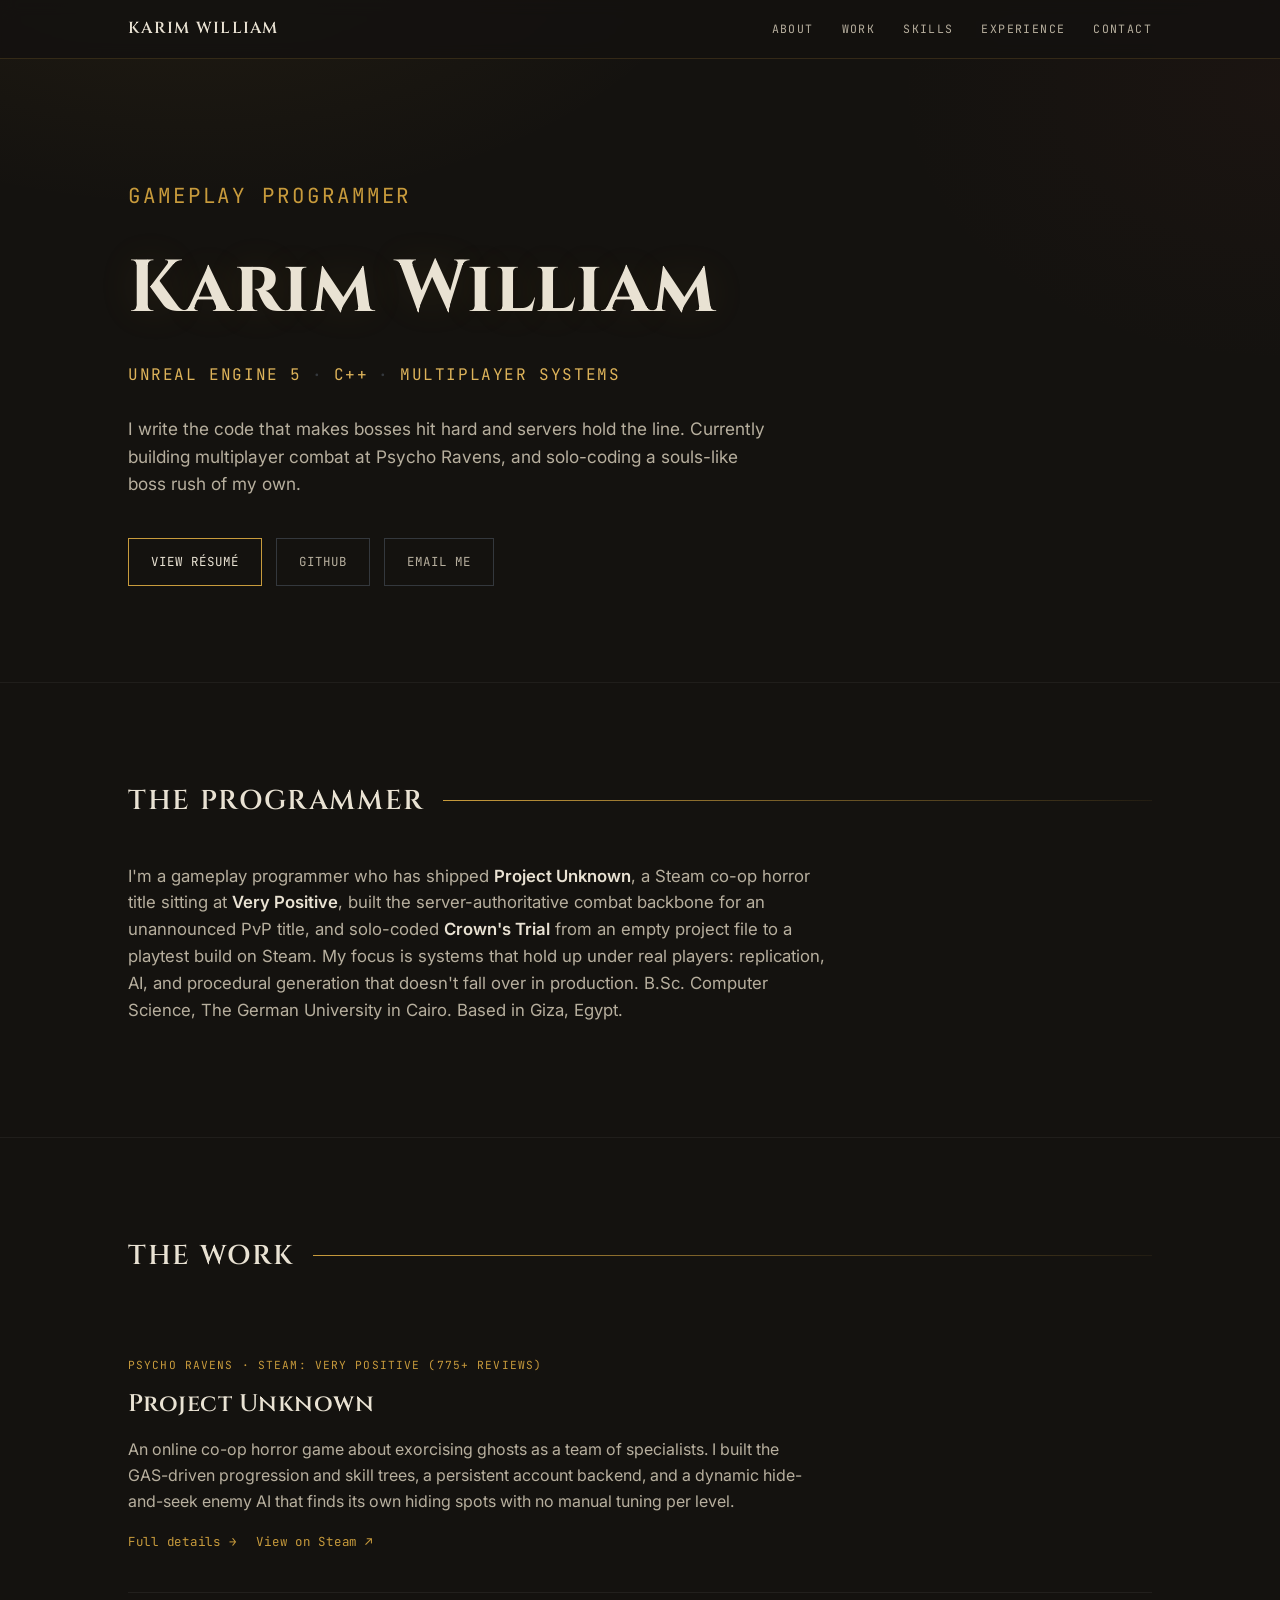
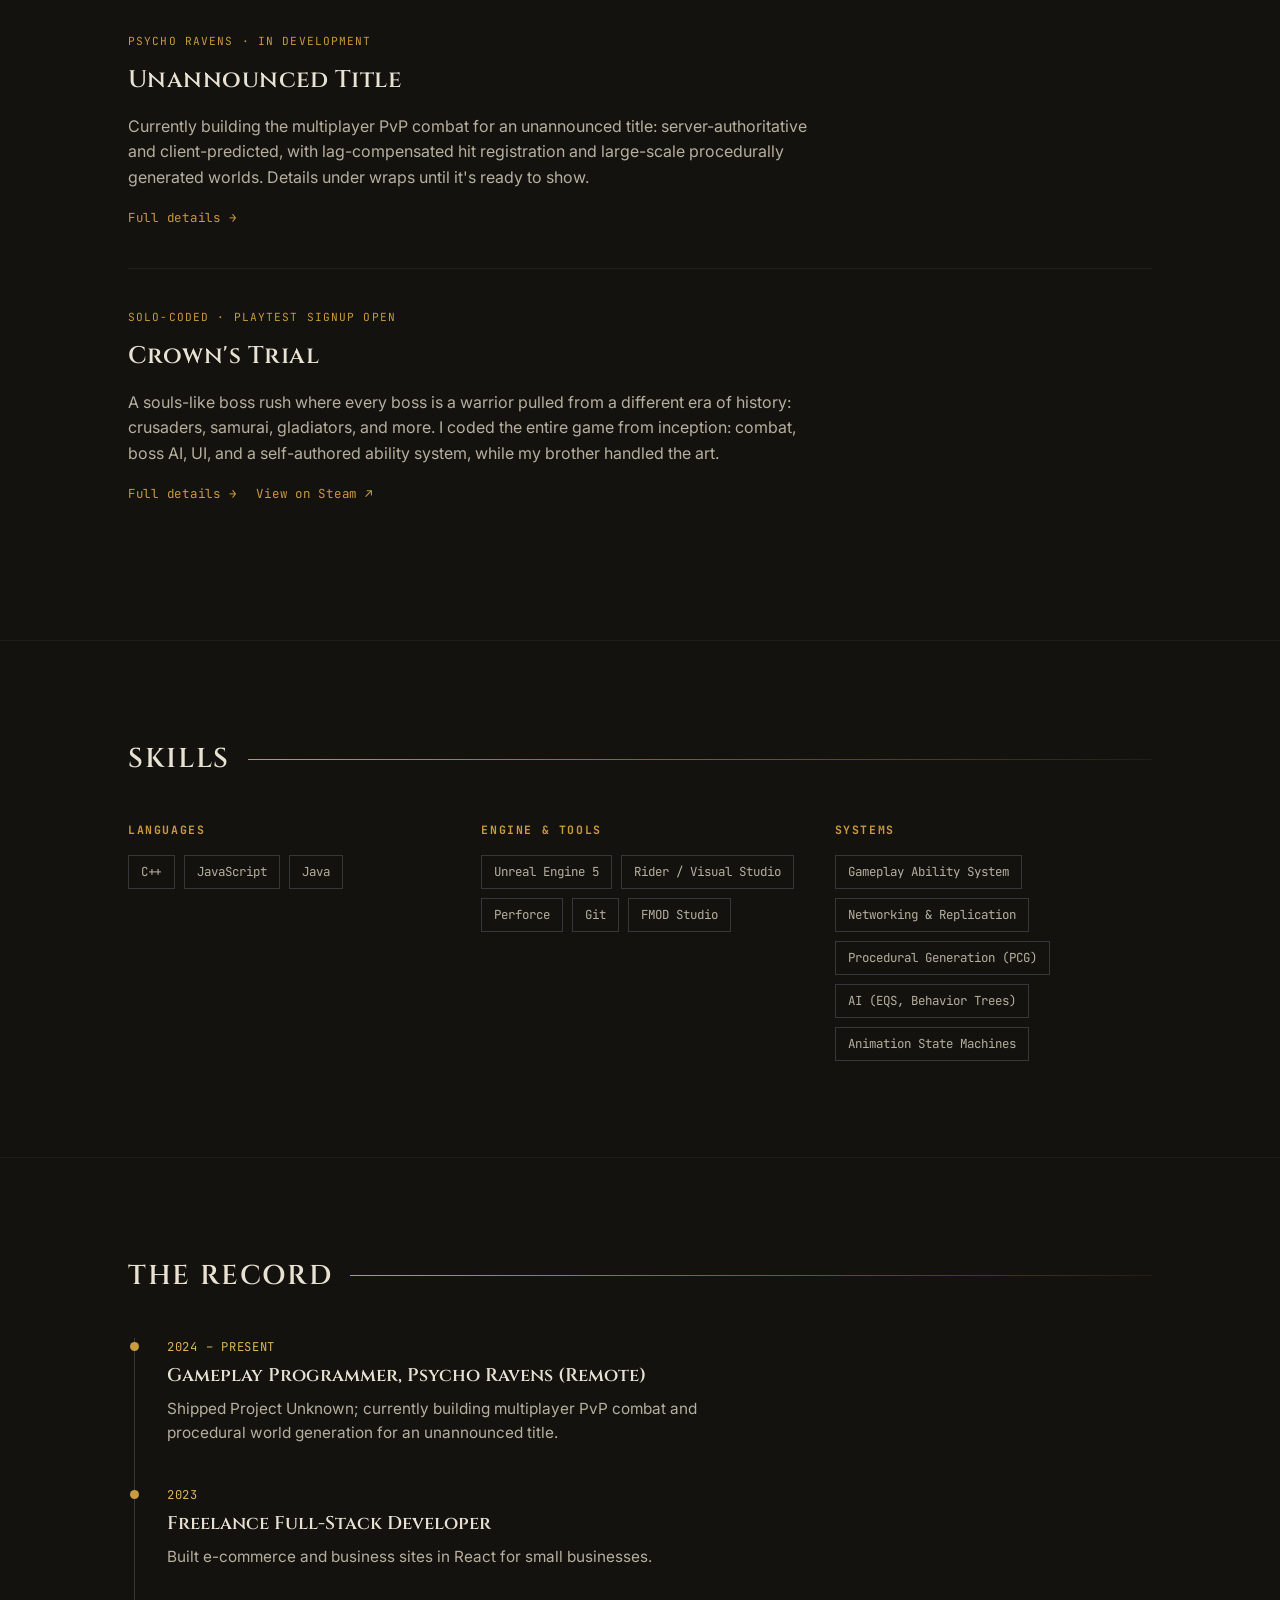
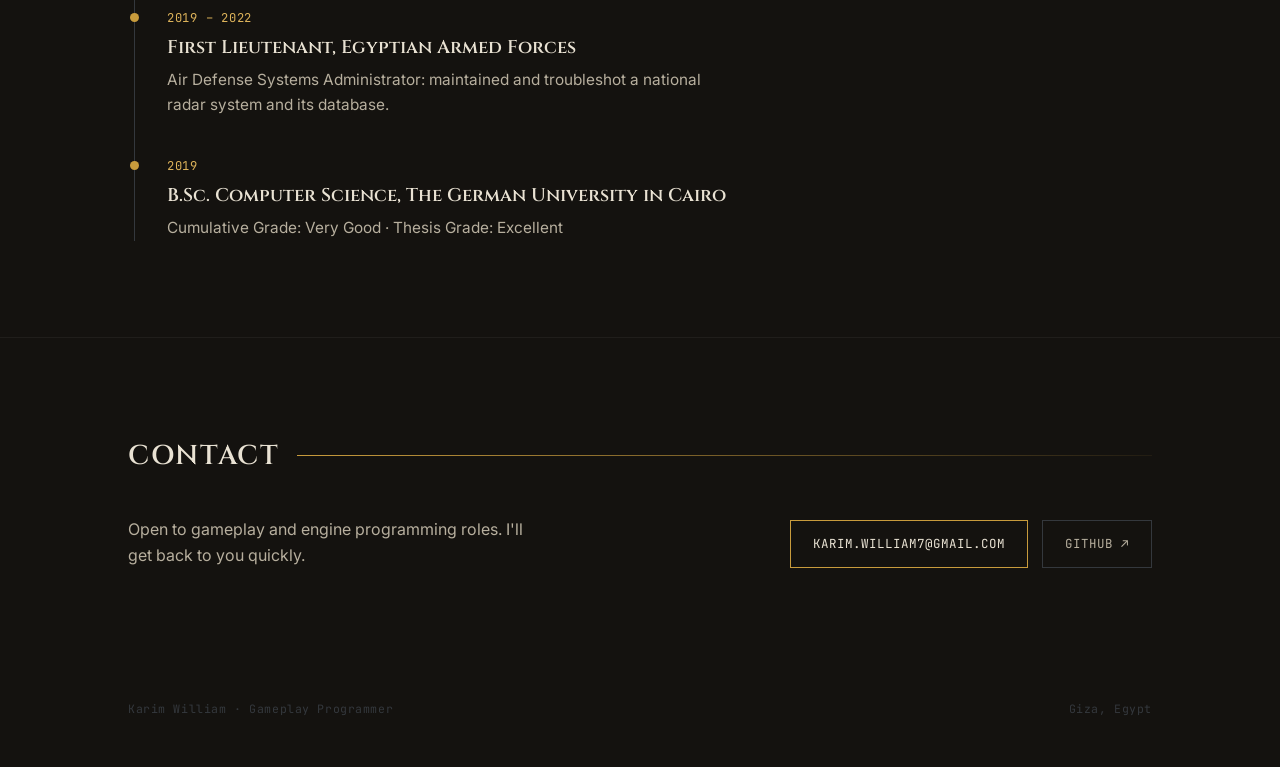
==== index.html @ 085d267c "Portfolio site upload" ====
<!DOCTYPE html>
<html lang="en">
<head>
<meta charset="UTF-8">
<meta name="viewport" content="width=device-width, initial-scale=1.0">
<title>Karim William · Gameplay Programmer</title>
<meta name="description" content="Karim William, Gameplay Programmer specializing in Unreal Engine 5 and C++. Multiplayer systems, combat, and AI for shipped and in-development titles.">
<link rel="preconnect" href="https://fonts.googleapis.com">
<link rel="preconnect" href="https://fonts.gstatic.com" crossorigin>
<link href="https://fonts.googleapis.com/css2?family=Cinzel:wght@500;600;700&family=Inter:wght@400;500;600&family=JetBrains+Mono:wght@400;500&display=swap" rel="stylesheet">
<link rel="stylesheet" href="styles.css">
</head>
<body>

<header class="site-nav">
  <div class="nav-inner">
    <div class="nav-mark">KARIM WILLIAM</div>
    <button class="nav-toggle" id="navToggle" aria-label="Toggle navigation" aria-expanded="false">MENU</button>
    <nav class="nav-links" id="navLinks">
      <a href="#about">About</a>
      <a href="#work">Work</a>
      <a href="#loadout">Skills</a>
      <a href="#experience">Experience</a>
      <a href="#contact">Contact</a>
    </nav>
  </div>
</header>

<main>

  <section class="hero">
    <div class="wrap">
      <span class="eyebrow">Gameplay Programmer</span>
      <h1>Karim William</h1>
      <p class="role">UNREAL ENGINE 5<span class="sep">·</span>C++<span class="sep">·</span>MULTIPLAYER SYSTEMS</p>
      <p class="tagline">I write the code that makes bosses hit hard and servers hold the line. Currently building multiplayer combat at Psycho Ravens, and solo-coding a souls-like boss rush of my own.</p>
      <div class="hero-ctas">
        <a class="btn" href="Karim_William_Resume.pdf">View Résumé</a>
        <a class="btn ghost" href="https://github.com/KarimWilliam" target="_blank" rel="noopener">GitHub</a>
        <a class="btn ghost" href="mailto:Karim.William7@gmail.com">Email Me</a>
      </div>
    </div>
  </section>

  <section id="about">
    <div class="wrap">
      <div class="banner"><h2>The Programmer</h2><div class="rule"></div></div>
      <p class="about-body">
        I'm a gameplay programmer who has shipped <strong>Project Unknown</strong>, a Steam co-op horror title sitting at
        <strong>Very Positive</strong>, built the server-authoritative combat backbone for an unannounced PvP
        title, and solo-coded <strong>Crown's Trial</strong> from an empty project file to a playtest build on
        Steam. My focus is systems that hold up under real players: replication, AI, and procedural generation
        that doesn't fall over in production. B.Sc. Computer Science, The German University in Cairo. Based in
        Giza, Egypt.
      </p>
    </div>
  </section>

  <section id="work">
    <div class="wrap">
      <div class="banner"><h2>The Work</h2><div class="rule"></div></div>

      <div class="project">
        <span class="p-eyebrow">Psycho Ravens · Steam: Very Positive (775+ Reviews)</span>
        <h3><a href="project-unknown.html">Project Unknown</a></h3>
        <p>An online co-op horror game about exorcising ghosts as a team of specialists. I built the
        GAS-driven progression and skill trees, a persistent account backend, and a dynamic hide-and-seek
        enemy AI that finds its own hiding spots with no manual tuning per level.</p>
        <div class="p-links">
          <a class="p-link" href="project-unknown.html">Full details →</a>
          <a class="p-link" href="https://store.steampowered.com/app/2115390/Project_Unknown/" target="_blank" rel="noopener">View on Steam ↗</a>
        </div>
      </div>

      <div class="project">
        <span class="p-eyebrow">Psycho Ravens · In Development</span>
        <h3><a href="unannounced-title.html">Unannounced Title</a></h3>
        <p>Currently building the multiplayer PvP combat for an unannounced title: server-authoritative
        and client-predicted, with lag-compensated hit registration and large-scale procedurally generated
        worlds. Details under wraps until it's ready to show.</p>
        <div class="p-links">
          <a class="p-link" href="unannounced-title.html">Full details →</a>
        </div>
      </div>

      <div class="project">
        <span class="p-eyebrow">Solo-Coded · Playtest Signup Open</span>
        <h3><a href="crowns-trial.html">Crown's Trial</a></h3>
        <p>A souls-like boss rush where every boss is a warrior pulled from a different era of history:
        crusaders, samurai, gladiators, and more. I coded the entire game from inception: combat, boss AI,
        UI, and a self-authored ability system, while my brother handled the art.</p>
        <div class="p-links">
          <a class="p-link" href="crowns-trial.html">Full details →</a>
          <a class="p-link" href="https://store.steampowered.com/app/4135440/Crowns_Trial/" target="_blank" rel="noopener">View on Steam ↗</a>
        </div>
      </div>

    </div>
  </section>

  <section id="loadout">
    <div class="wrap">
      <div class="banner"><h2>Skills</h2><div class="rule"></div></div>
      <div class="loadout-grid">
        <div class="loadout-group">
          <h4>Languages</h4>
          <div class="tag-list">
            <span class="tag">C++</span>
            <span class="tag">JavaScript</span>
            <span class="tag">Java</span>
          </div>
        </div>
        <div class="loadout-group">
          <h4>Engine &amp; Tools</h4>
          <div class="tag-list">
            <span class="tag">Unreal Engine 5</span>
            <span class="tag">Rider / Visual Studio</span>
            <span class="tag">Perforce</span>
            <span class="tag">Git</span>
            <span class="tag">FMOD Studio</span>
          </div>
        </div>
        <div class="loadout-group">
          <h4>Systems</h4>
          <div class="tag-list">
            <span class="tag">Gameplay Ability System</span>
            <span class="tag">Networking &amp; Replication</span>
            <span class="tag">Procedural Generation (PCG)</span>
            <span class="tag">AI (EQS, Behavior Trees)</span>
            <span class="tag">Animation State Machines</span>
          </div>
        </div>
      </div>
    </div>
  </section>

  <section id="experience">
    <div class="wrap">
      <div class="banner"><h2>The Record</h2><div class="rule"></div></div>
      <div class="timeline">
        <div class="t-entry">
          <div class="t-year">2024 – PRESENT</div>
          <div class="t-role">Gameplay Programmer, Psycho Ravens (Remote)</div>
          <div class="t-desc">Shipped Project Unknown; currently building multiplayer PvP combat and procedural world generation for an unannounced title.</div>
        </div>
        <div class="t-entry">
          <div class="t-year">2023</div>
          <div class="t-role">Freelance Full-Stack Developer</div>
          <div class="t-desc">Built e-commerce and business sites in React for small businesses.</div>
        </div>
        <div class="t-entry">
          <div class="t-year">2019 – 2022</div>
          <div class="t-role">First Lieutenant, Egyptian Armed Forces</div>
          <div class="t-desc">Air Defense Systems Administrator: maintained and troubleshot a national radar system and its database.</div>
        </div>
        <div class="t-entry">
          <div class="t-year">2019</div>
          <div class="t-role">B.Sc. Computer Science, The German University in Cairo</div>
          <div class="t-desc">Cumulative Grade: Very Good · Thesis Grade: Excellent</div>
        </div>
      </div>
    </div>
  </section>

  <section id="contact">
    <div class="wrap">
      <div class="banner"><h2>Contact</h2><div class="rule"></div></div>
      <div class="contact-box">
        <p>Open to gameplay and engine programming roles. I'll get back to you quickly.</p>
        <div class="contact-ctas">
          <a class="btn" href="mailto:Karim.William7@gmail.com">Karim.William7@gmail.com</a>
          <a class="btn ghost" href="https://github.com/KarimWilliam" target="_blank" rel="noopener">GitHub ↗</a>
        </div>
      </div>
    </div>
  </section>

</main>

<footer>
  <div class="wrap">
    <span>Karim William · Gameplay Programmer</span>
    <span>Giza, Egypt</span>
  </div>
</footer>

<script>
  const navToggle = document.getElementById('navToggle');
  const navLinks = document.getElementById('navLinks');
  navToggle.addEventListener('click', () => {
    const isOpen = navLinks.classList.toggle('open');
    navToggle.setAttribute('aria-expanded', isOpen ? 'true' : 'false');
  });
  navLinks.querySelectorAll('a').forEach(a => a.addEventListener('click', () => {
    navLinks.classList.remove('open');
    navToggle.setAttribute('aria-expanded', 'false');
  }));

  const banners = document.querySelectorAll('.banner');
  if ('IntersectionObserver' in window) {
    const io = new IntersectionObserver((entries) => {
      entries.forEach(entry => {
        if (entry.isIntersecting) {
          entry.target.classList.add('in-view');
          io.unobserve(entry.target);
        }
      });
    }, { threshold: 0.3 });
    banners.forEach(b => io.observe(b));
  } else {
    banners.forEach(b => b.classList.add('in-view'));
  }
</script>

</body>
</html>
---- styles.css ----
:root{
  --iron:      #14120F;
  --iron-2:    #1C1914;
  --steel:     #34383D;
  --steel-2:   #262A2E;
  --parchment: #E9E2D3;
  --parchment-dim: #B7AF9E;
  --gold:      #C89B3C;
  --gold-bright:#DDB35A;
  --oxide:     #8A3A32;

  --display: 'Cinzel', serif;
  --body: 'Inter', -apple-system, BlinkMacSystemFont, sans-serif;
  --mono: 'JetBrains Mono', ui-monospace, monospace;

  --maxw: 1080px;
}

*{box-sizing:border-box;}
html{scroll-behavior:smooth;}
@media (prefers-reduced-motion: reduce){
  html{scroll-behavior:auto;}
  *{animation-duration:0.001ms !important; animation-iteration-count:1 !important; transition-duration:0.001ms !important;}
}

body{
  margin:0;
  background:var(--iron);
  color:var(--parchment);
  font-family:var(--body);
  line-height:1.6;
  -webkit-font-smoothing:antialiased;
}

a{color:var(--gold); text-decoration:none;}
a:hover{color:var(--gold-bright);}

:focus-visible{
  outline:2px solid var(--gold-bright);
  outline-offset:3px;
}

img{max-width:100%; display:block;}

.wrap{max-width:var(--maxw); margin:0 auto; padding:0 28px;}

body{
  background-image:
    radial-gradient(ellipse 900px 500px at 15% -10%, rgba(200,155,60,0.08), transparent 60%),
    radial-gradient(ellipse 700px 500px at 100% 10%, rgba(138,58,50,0.06), transparent 55%);
  background-attachment:fixed;
}

/* ---------- nav ---------- */
header.site-nav{
  position:sticky; top:0; z-index:50;
  background:rgba(20,18,15,0.88);
  backdrop-filter:blur(8px);
  border-bottom:1px solid rgba(200,155,60,0.18);
}
.nav-inner{
  max-width:var(--maxw); margin:0 auto; padding:16px 28px;
  display:flex; align-items:center; justify-content:space-between;
}
.nav-mark{
  font-family:var(--display); font-weight:600; letter-spacing:0.08em;
  color:var(--parchment); font-size:1rem;
}
nav.nav-links{display:flex; gap:28px;}
nav.nav-links a{
  font-family:var(--mono); font-size:0.72rem; letter-spacing:0.12em;
  text-transform:uppercase; color:var(--parchment-dim);
}
nav.nav-links a:hover{color:var(--gold-bright);}
.nav-toggle{display:none; background:none; border:1px solid var(--steel); color:var(--parchment); padding:8px 10px; font-family:var(--mono); font-size:0.75rem;}

@media (max-width:720px){
  nav.nav-links{
    position:absolute; top:100%; left:0; right:0;
    background:var(--iron-2); flex-direction:column; gap:0;
    border-bottom:1px solid rgba(200,155,60,0.18);
    max-height:0; overflow:hidden; transition:max-height 0.25s ease;
  }
  nav.nav-links.open{max-height:320px;}
  nav.nav-links a{padding:16px 28px; border-top:1px solid rgba(255,255,255,0.06);}
  .nav-toggle{display:block;}
}

/* ---------- eyebrow / banner (signature element) ---------- */
.eyebrow{
  font-family:var(--mono); font-size:0.72rem; letter-spacing:0.18em;
  text-transform:uppercase; color:var(--gold);
}

.banner{
  display:flex; align-items:center; gap:18px;
  margin:0 0 40px 0;
  opacity:0; transform:translateY(10px);
  transition:opacity 0.7s ease, transform 0.7s ease;
}
.banner.in-view{opacity:1; transform:translateY(0);}
.banner h2{
  font-family:var(--display); font-weight:600; letter-spacing:0.06em;
  font-size:clamp(1.3rem, 2.4vw, 1.7rem);
  color:var(--parchment); margin:0; white-space:nowrap;
  text-transform:uppercase;
}
.banner .rule{
  height:1px; flex:1;
  background:linear-gradient(90deg, var(--gold) 0%, rgba(200,155,60,0.08) 100%);
  transform-origin:left; transform:scaleX(0);
  transition:transform 0.9s cubic-bezier(.2,.7,.3,1) 0.15s;
}
.banner.in-view .rule{transform:scaleX(1);}

section{padding:96px 0;}
section + section{border-top:1px solid rgba(255,255,255,0.05);}

/* ---------- hero ---------- */
.hero{padding:120px 0 96px; text-align:left;}
.hero .eyebrow{margin-bottom:18px; display:block; font-size:1.3rem; letter-spacing:0.14em;}
.hero h1{
  font-family:var(--display); font-weight:700;
  font-size:clamp(2.6rem, 7vw, 4.6rem);
  letter-spacing:0.02em;
  margin:0 0 14px 0;
  color:var(--parchment);
  text-shadow:0 0 40px rgba(200,155,60,0.12);
}
.hero .role{
  font-family:var(--mono); font-size:clamp(0.85rem, 1.6vw, 1rem);
  letter-spacing:0.1em; color:var(--gold-bright);
  margin:0 0 28px 0;
}
.hero .role .sep{color:var(--steel); margin:0 10px;}
.hero p.tagline{
  max-width:640px; font-size:1.08rem; color:var(--parchment-dim);
  margin:0 0 40px 0;
}
.hero-ctas{display:flex; flex-wrap:wrap; gap:14px;}

.btn{
  display:inline-flex; align-items:center; gap:8px;
  font-family:var(--mono); font-size:0.78rem; letter-spacing:0.08em;
  text-transform:uppercase;
  padding:13px 22px;
  border:1px solid var(--gold);
  color:var(--parchment);
  background:transparent;
  transition:background 0.2s ease, color 0.2s ease, transform 0.2s ease;
  cursor:pointer;
}
.btn:hover{background:var(--gold); color:var(--iron); transform:translateY(-1px);}
.btn.ghost{border-color:var(--steel); color:var(--parchment-dim);}
.btn.ghost:hover{border-color:var(--gold); color:var(--gold-bright); background:transparent;}

/* ---------- about ---------- */
.about-body{max-width:700px; font-size:1.05rem; color:var(--parchment-dim);}
.about-body strong{color:var(--parchment); font-weight:600;}

/* ---------- projects ---------- */
.project{
  padding:40px 0;
}
.project + .project{border-top:1px solid rgba(255,255,255,0.06);}
.project .p-eyebrow{
  font-family:var(--mono); font-size:0.7rem; letter-spacing:0.1em;
  text-transform:uppercase; color:var(--gold);
  margin-bottom:10px; display:block;
}
.project h3{
  font-family:var(--display); font-size:1.5rem; font-weight:600;
  margin:0 0 14px 0; color:var(--parchment); letter-spacing:0.02em;
}
.project h3 a{color:inherit;}
.project h3 a:hover{color:var(--gold-bright);}
.project p{color:var(--parchment-dim); margin:0 0 18px 0; max-width:680px;}
.project .p-links{display:flex; gap:20px; flex-wrap:wrap;}
.project .p-link{font-family:var(--mono); font-size:0.78rem; letter-spacing:0.06em;}

.locked-card{
  border:1px dashed var(--steel);
  padding:40px 24px;
  text-align:center;
  font-family:var(--mono); color:var(--parchment-dim);
  background:var(--iron-2);
}
.locked-card .glyph{font-family:var(--display); font-size:2.2rem; color:var(--steel); margin-bottom:10px;}

@media (max-width:760px){
  .project{grid-template-columns:1fr;}
}

/* ---------- skills ---------- */
.loadout-grid{display:grid; grid-template-columns:repeat(3, 1fr); gap:36px;}
.loadout-group h4{
  font-family:var(--mono); font-size:0.72rem; letter-spacing:0.14em;
  text-transform:uppercase; color:var(--gold); margin:0 0 16px 0;
}
.tag-list{display:flex; flex-wrap:wrap; gap:9px;}
.tag{
  font-family:var(--mono); font-size:0.78rem;
  border:1px solid var(--steel); color:var(--parchment-dim);
  padding:6px 12px;
}
@media (max-width:760px){
  .loadout-grid{grid-template-columns:1fr; gap:28px;}
}

/* ---------- experience ---------- */
.timeline{border-left:1px solid var(--steel); margin-left:6px;}
.t-entry{position:relative; padding:0 0 40px 32px;}
.t-entry:last-child{padding-bottom:0;}
.t-entry::before{
  content:''; position:absolute; left:-5px; top:4px;
  width:9px; height:9px; background:var(--gold); border-radius:50%;
}
.t-year{font-family:var(--mono); font-size:0.76rem; color:var(--gold-bright); letter-spacing:0.06em;}
.t-role{font-family:var(--display); font-size:1.15rem; color:var(--parchment); margin:4px 0 6px 0; font-weight:600;}
.t-desc{color:var(--parchment-dim); font-size:0.96rem; max-width:560px;}

/* ---------- contact ---------- */
.contact-box{display:flex; justify-content:space-between; align-items:flex-end; gap:40px; flex-wrap:wrap;}
.contact-box p{color:var(--parchment-dim); max-width:420px; margin:0;}
.contact-ctas{display:flex; gap:14px; flex-wrap:wrap;}

footer{
  padding:36px 0 48px;
  font-family:var(--mono); font-size:0.72rem; color:var(--steel);
  letter-spacing:0.05em;
}
footer .wrap{display:flex; justify-content:space-between; flex-wrap:wrap; gap:10px;}

/* ==================================================== */
/* ---------- game detail pages ---------- */
/* ==================================================== */

.game-hero{
  position:relative;
  padding:0;
  border-top:none;
  overflow:hidden;
}
.game-hero-bg{
  position:absolute; inset:0;
  background-size:cover; background-position:center;
  filter:saturate(0.7) brightness(0.32);
}
.game-hero-scrim{
  position:absolute; inset:0;
  background:linear-gradient(180deg, rgba(20,18,15,0.55) 0%, rgba(20,18,15,0.75) 55%, var(--iron) 100%);
}
.game-hero-inner{
  position:relative; padding:88px 0 64px;
}
.back-link{
  font-family:var(--mono); font-size:0.74rem; letter-spacing:0.08em;
  color:var(--parchment-dim); display:inline-flex; gap:8px; margin-bottom:36px;
}
.back-link:hover{color:var(--gold-bright);}
.game-hero-inner .p-eyebrow{
  font-family:var(--mono); font-size:0.74rem; letter-spacing:0.12em;
  text-transform:uppercase; color:var(--gold); display:block; margin-bottom:14px;
}
.game-hero-inner h1{
  font-family:var(--display); font-weight:700;
  font-size:clamp(2.2rem, 6vw, 3.6rem);
  color:var(--parchment); margin:0 0 16px 0; letter-spacing:0.02em;
}
.game-hero-inner .game-tagline{
  max-width:640px; font-size:1.08rem; color:var(--parchment-dim); margin:0 0 32px 0;
}
.meta-row{display:flex; flex-wrap:wrap; gap:28px; margin-bottom:34px;}
.meta-item{font-family:var(--mono); font-size:0.78rem;}
.meta-item .meta-label{color:var(--steel); display:block; letter-spacing:0.08em; margin-bottom:4px; text-transform:uppercase; font-size:0.68rem;}
.meta-item .meta-value{color:var(--parchment);}

.feature-grid{display:grid; grid-template-columns:1fr 1fr; gap:28px 40px;}
.feature{border-left:2px solid var(--gold); padding-left:18px;}
.feature h4{font-family:var(--display); font-size:1.08rem; color:var(--parchment); margin:0 0 8px 0; font-weight:600;}
.feature p{color:var(--parchment-dim); font-size:0.95rem; margin:0;}
@media (max-width:760px){.feature-grid{grid-template-columns:1fr;}}

.cast-grid{display:grid; grid-template-columns:repeat(2,1fr); gap:22px;}
.cast-card{border:1px solid var(--steel); padding:18px 20px; background:var(--iron-2);}
.cast-card .cast-name{font-family:var(--display); color:var(--gold-bright); font-size:1.02rem; margin:0 0 6px 0;}
.cast-card p{color:var(--parchment-dim); font-size:0.92rem; margin:0;}
@media (max-width:760px){.cast-grid{grid-template-columns:1fr;}}

.contribution-list{list-style:none; margin:0; padding:0;}
.contribution-list li{
  position:relative; padding-left:26px; margin-bottom:16px;
  color:var(--parchment-dim); font-size:0.98rem; max-width:680px;
}
.contribution-list li::before{
  content:''; position:absolute; left:0; top:9px;
  width:8px; height:1px; background:var(--gold);
}
.contribution-list li strong{color:var(--parchment); font-weight:600;}

.status-note{
  border:1px solid var(--steel); background:var(--iron-2);
  padding:16px 20px; font-size:0.9rem; color:var(--parchment-dim);
  max-width:680px; margin-top:14px;
}
.status-note strong{color:var(--gold-bright);}

.detail-cta-row{display:flex; gap:14px; flex-wrap:wrap; margin-top:12px;}

.next-game{
  display:flex; justify-content:space-between; align-items:center;
  padding:40px 0; flex-wrap:wrap; gap:16px;
}
.next-game a{font-family:var(--mono); font-size:0.82rem; letter-spacing:0.06em;}

.video-frame{
  position:relative; width:100%; max-width:760px;
  aspect-ratio:16/9;
  border:1px solid var(--steel); background:var(--iron-2);
  overflow:hidden;
}
.video-frame iframe{position:absolute; inset:0; width:100%; height:100%; border:0;}

.trailer-missing{
  max-width:760px; border:1px dashed var(--steel); background:var(--iron-2);
  padding:32px 24px; text-align:center; font-family:var(--mono);
  font-size:0.85rem; color:var(--parchment-dim);
}

.video-card{
  position:relative; display:block; width:100%; max-width:760px;
  aspect-ratio:16/9; border:1px solid var(--steel); background:var(--iron-2);
  overflow:hidden;
}
.video-card img{width:100%; height:100%; object-fit:cover; display:block; transition:transform 0.3s ease, filter 0.3s ease; filter:saturate(0.85) brightness(0.75);}
.video-card:hover img{transform:scale(1.03); filter:saturate(1) brightness(0.6);}
.play-badge{
  position:absolute; top:50%; left:50%; transform:translate(-50%,-50%);
  width:66px; height:66px; border-radius:50%;
  border:1px solid var(--gold); background:rgba(20,18,15,0.75);
  display:flex; align-items:center; justify-content:center;
  color:var(--gold-bright); font-size:1.3rem;
  transition:background 0.2s ease, transform 0.2s ease;
}
.video-card:hover .play-badge{background:var(--gold); color:var(--iron); transform:translate(-50%,-50%) scale(1.06);}
.video-caption{
  position:absolute; left:0; right:0; bottom:0;
  padding:10px 16px; font-family:var(--mono); font-size:0.72rem; letter-spacing:0.06em;
  color:var(--parchment-dim); background:linear-gradient(0deg, rgba(20,18,15,0.9), transparent);
}

.contribution-list.lg li{font-size:1.02rem; margin-bottom:20px;}
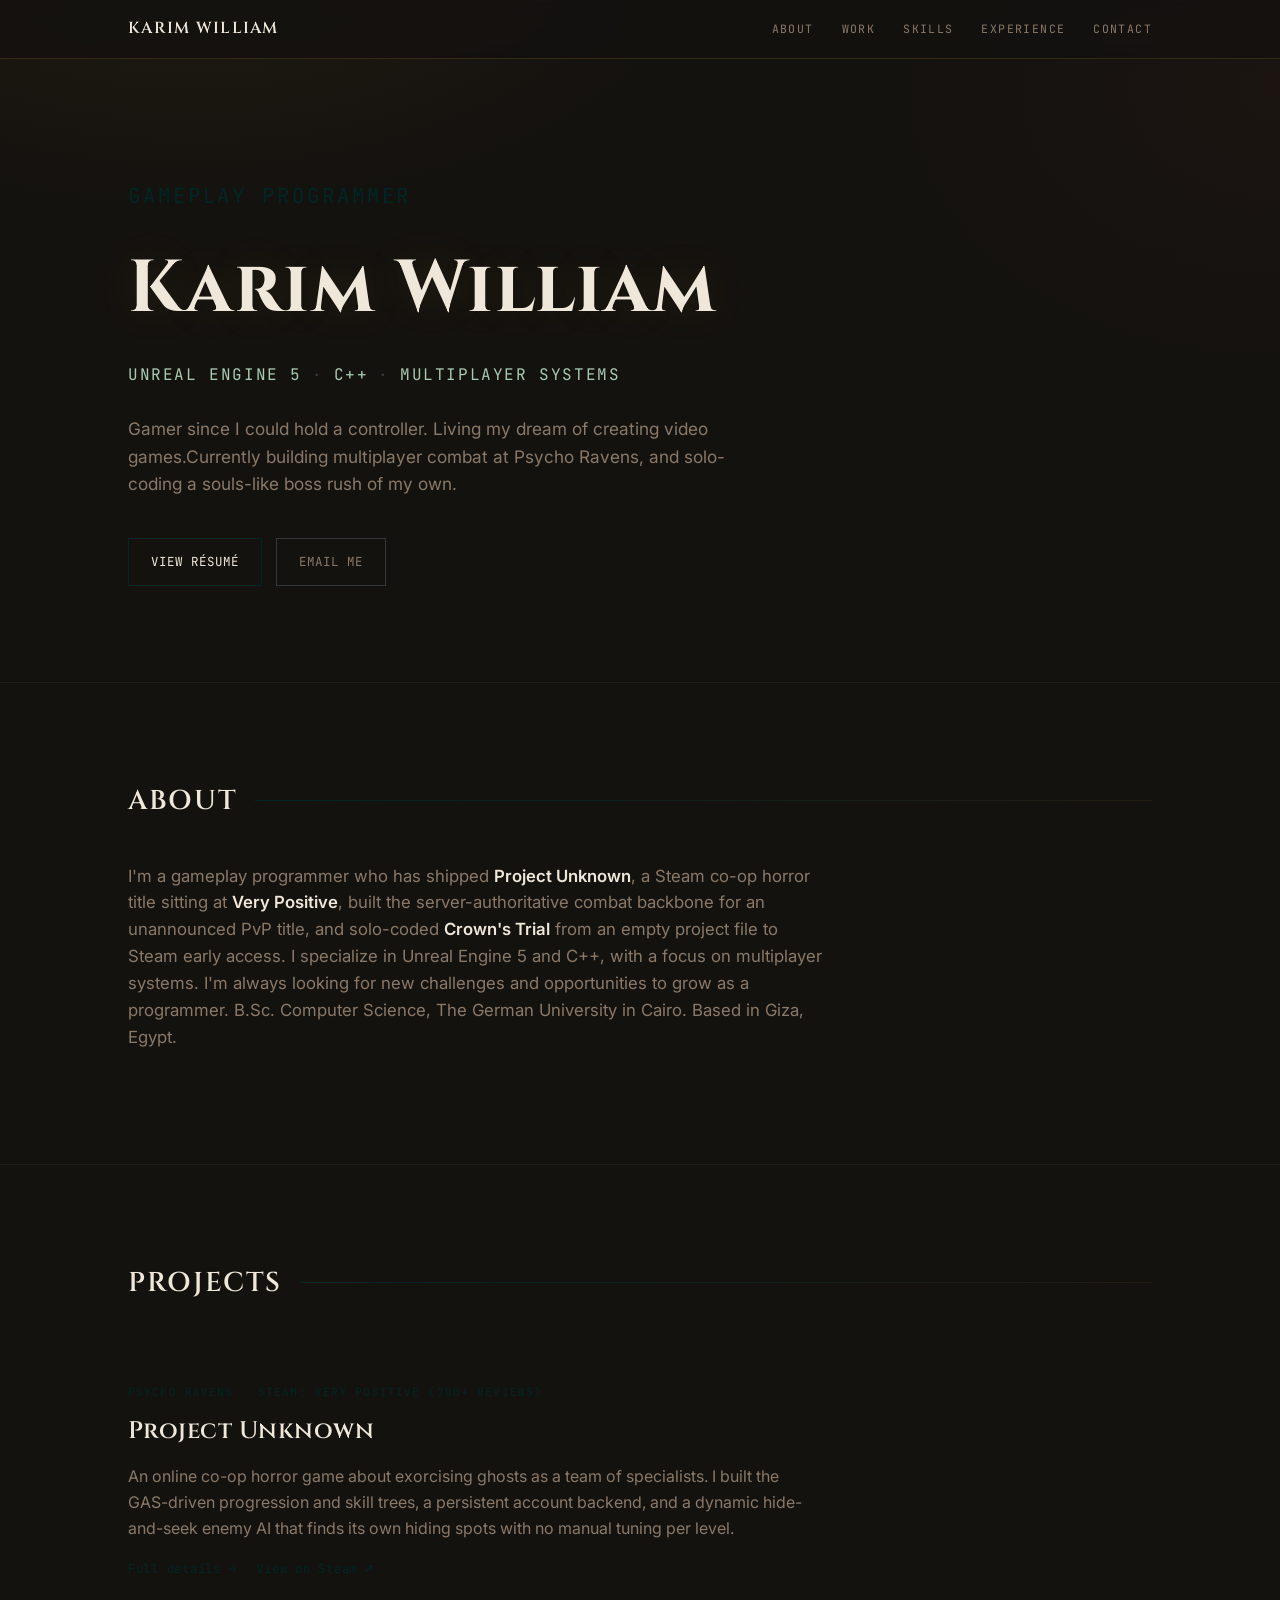
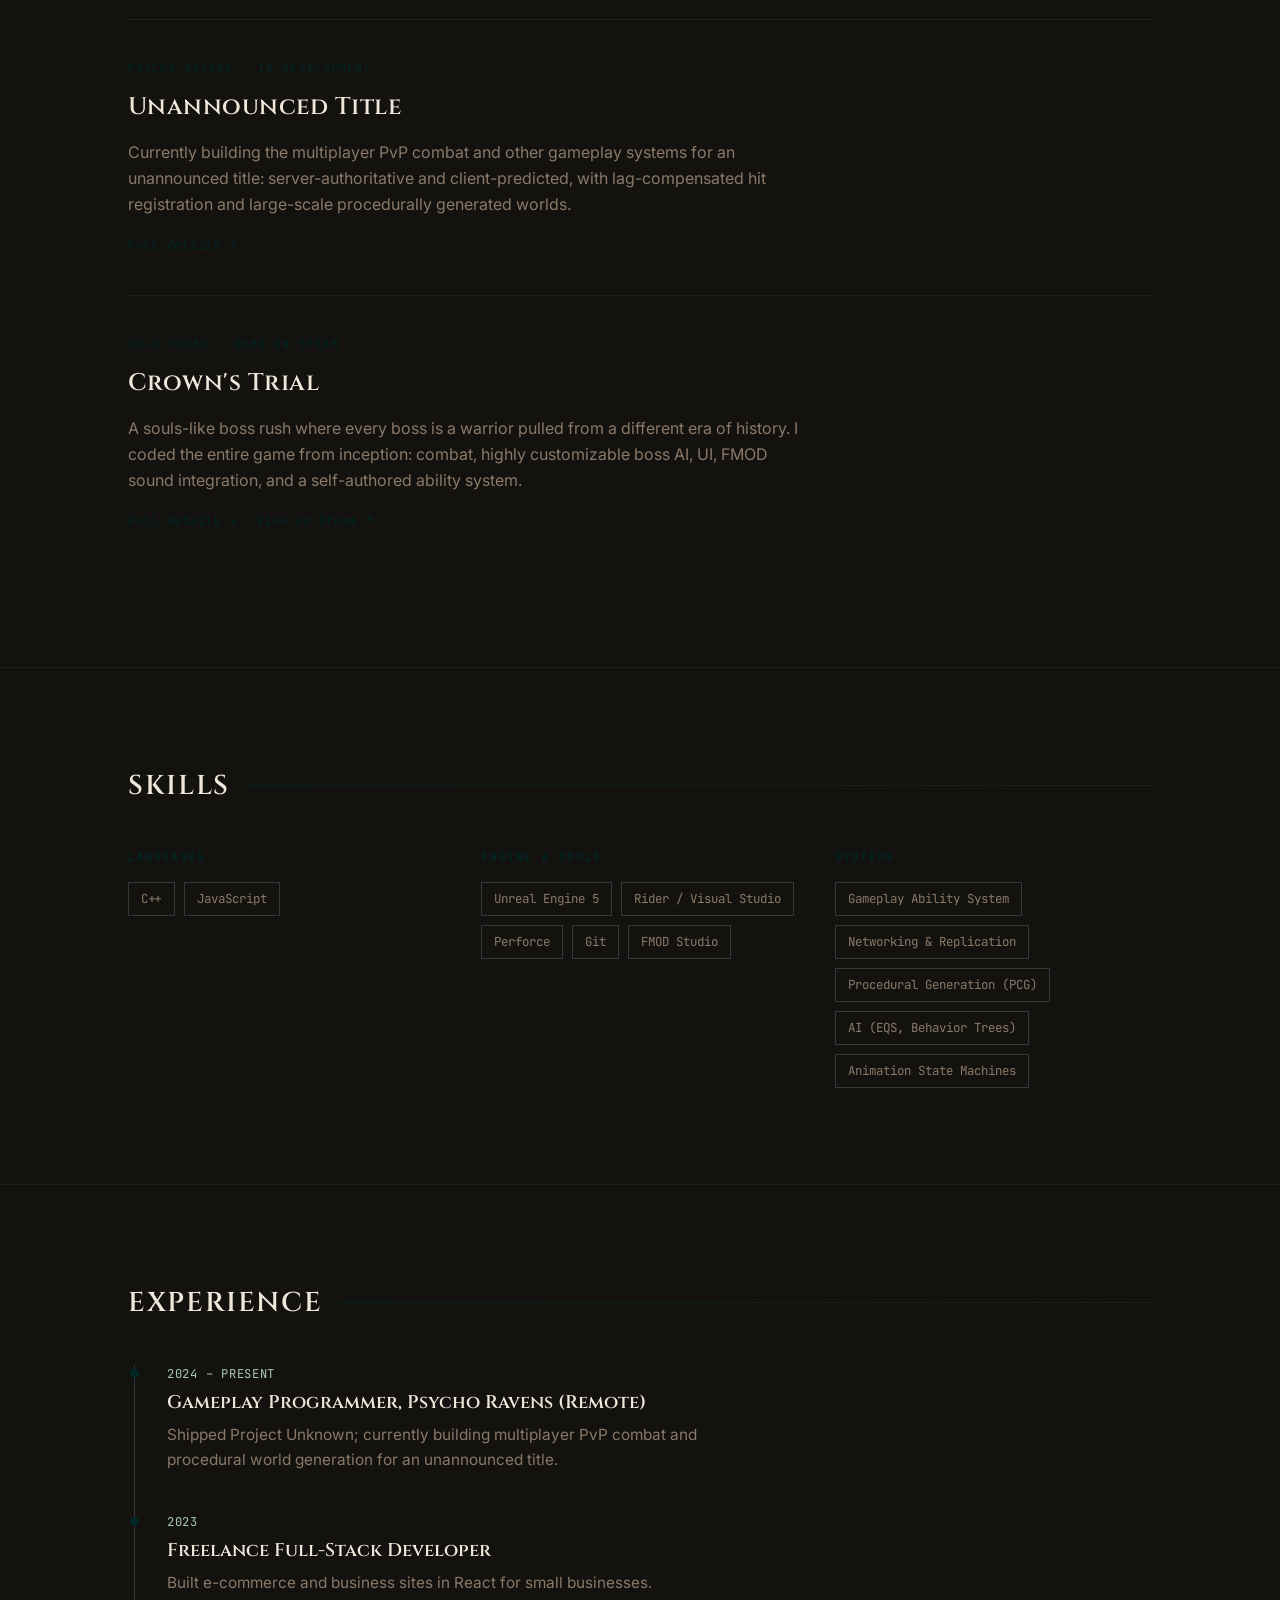
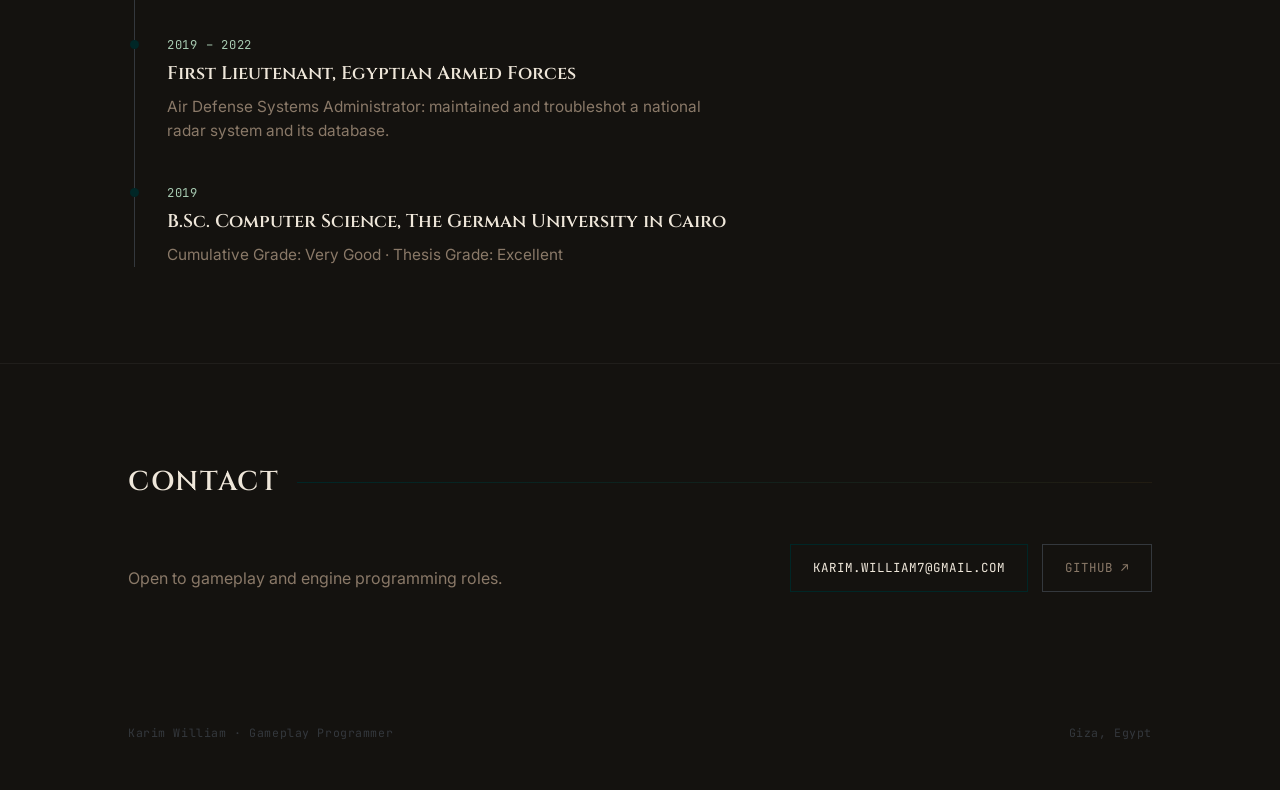
==== commit 58a7566a: "changing up the wordings and colors" ====
--- a/index.html
+++ b/index.html
@@ -33,10 +33,9 @@
       <span class="eyebrow">Gameplay Programmer</span>
       <h1>Karim William</h1>
       <p class="role">UNREAL ENGINE 5<span class="sep">·</span>C++<span class="sep">·</span>MULTIPLAYER SYSTEMS</p>
-      <p class="tagline">I write the code that makes bosses hit hard and servers hold the line. Currently building multiplayer combat at Psycho Ravens, and solo-coding a souls-like boss rush of my own.</p>
+      <p class="tagline">Gamer since I could hold a controller. Living my dream of creating video games.Currently building multiplayer combat at Psycho Ravens, and solo-coding a souls-like boss rush of my own.</p>
       <div class="hero-ctas">
         <a class="btn" href="Karim_William_Resume.pdf">View Résumé</a>
-        <a class="btn ghost" href="https://github.com/KarimWilliam" target="_blank" rel="noopener">GitHub</a>
         <a class="btn ghost" href="mailto:Karim.William7@gmail.com">Email Me</a>
       </div>
     </div>
@@ -44,24 +43,24 @@
 
   <section id="about">
     <div class="wrap">
-      <div class="banner"><h2>The Programmer</h2><div class="rule"></div></div>
+      <div class="banner"><h2>About</h2><div class="rule"></div></div>
       <p class="about-body">
         I'm a gameplay programmer who has shipped <strong>Project Unknown</strong>, a Steam co-op horror title sitting at
         <strong>Very Positive</strong>, built the server-authoritative combat backbone for an unannounced PvP
-        title, and solo-coded <strong>Crown's Trial</strong> from an empty project file to a playtest build on
-        Steam. My focus is systems that hold up under real players: replication, AI, and procedural generation
-        that doesn't fall over in production. B.Sc. Computer Science, The German University in Cairo. Based in
-        Giza, Egypt.
+        title, and solo-coded <strong>Crown's Trial</strong> from an empty project file to Steam early access. 
+        I specialize in Unreal Engine 5 and C++, with a focus on multiplayer systems.
+        I'm always looking for new challenges and opportunities to grow as a programmer.
+        B.Sc. Computer Science, The German University in Cairo. Based in Giza, Egypt.
       </p>
     </div>
   </section>
 
   <section id="work">
     <div class="wrap">
-      <div class="banner"><h2>The Work</h2><div class="rule"></div></div>
+      <div class="banner"><h2>Projects</h2><div class="rule"></div></div>
 
       <div class="project">
-        <span class="p-eyebrow">Psycho Ravens · Steam: Very Positive (775+ Reviews)</span>
+        <span class="p-eyebrow">Psycho Ravens · Steam: Very Positive (700+ Reviews)</span>
         <h3><a href="project-unknown.html">Project Unknown</a></h3>
         <p>An online co-op horror game about exorcising ghosts as a team of specialists. I built the
         GAS-driven progression and skill trees, a persistent account backend, and a dynamic hide-and-seek
@@ -75,20 +74,20 @@
       <div class="project">
         <span class="p-eyebrow">Psycho Ravens · In Development</span>
         <h3><a href="unannounced-title.html">Unannounced Title</a></h3>
-        <p>Currently building the multiplayer PvP combat for an unannounced title: server-authoritative
+        <p>Currently building the multiplayer PvP combat and other gameplay systems for an unannounced title: server-authoritative
         and client-predicted, with lag-compensated hit registration and large-scale procedurally generated
-        worlds. Details under wraps until it's ready to show.</p>
+        worlds.</p>
         <div class="p-links">
           <a class="p-link" href="unannounced-title.html">Full details →</a>
         </div>
       </div>
 
       <div class="project">
-        <span class="p-eyebrow">Solo-Coded · Playtest Signup Open</span>
+        <span class="p-eyebrow">Solo-Coded · Demo on Steam</span>
         <h3><a href="crowns-trial.html">Crown's Trial</a></h3>
-        <p>A souls-like boss rush where every boss is a warrior pulled from a different era of history:
-        crusaders, samurai, gladiators, and more. I coded the entire game from inception: combat, boss AI,
-        UI, and a self-authored ability system, while my brother handled the art.</p>
+        <p>A souls-like boss rush where every boss is a warrior pulled from a different era of history.
+        I coded the entire game from inception: combat, highly customizable boss AI,
+        UI, FMOD sound integration, and a self-authored ability system.</p>
         <div class="p-links">
           <a class="p-link" href="crowns-trial.html">Full details →</a>
           <a class="p-link" href="https://store.steampowered.com/app/4135440/Crowns_Trial/" target="_blank" rel="noopener">View on Steam ↗</a>
@@ -107,7 +106,6 @@
           <div class="tag-list">
             <span class="tag">C++</span>
             <span class="tag">JavaScript</span>
-            <span class="tag">Java</span>
           </div>
         </div>
         <div class="loadout-group">
@@ -136,7 +134,7 @@
 
   <section id="experience">
     <div class="wrap">
-      <div class="banner"><h2>The Record</h2><div class="rule"></div></div>
+      <div class="banner"><h2>Experience</h2><div class="rule"></div></div>
       <div class="timeline">
         <div class="t-entry">
           <div class="t-year">2024 – PRESENT</div>
@@ -166,7 +164,7 @@
     <div class="wrap">
       <div class="banner"><h2>Contact</h2><div class="rule"></div></div>
       <div class="contact-box">
-        <p>Open to gameplay and engine programming roles. I'll get back to you quickly.</p>
+        <p>Open to gameplay and engine programming roles.</p>
         <div class="contact-ctas">
           <a class="btn" href="mailto:Karim.William7@gmail.com">Karim.William7@gmail.com</a>
           <a class="btn ghost" href="https://github.com/KarimWilliam" target="_blank" rel="noopener">GitHub ↗</a>
--- a/styles.css
+++ b/styles.css
@@ -3,11 +3,11 @@
   --iron-2:    #1C1914;
   --steel:     #34383D;
   --steel-2:   #262A2E;
-  --parchment: #E9E2D3;
-  --parchment-dim: #B7AF9E;
-  --gold:      #C89B3C;
-  --gold-bright:#DDB35A;
-  --oxide:     #8A3A32;
+  --parchment: #EFE7DA;
+  --parchment-dim: #8A7968;
+  --gold:      #002626;
+  --gold-bright:#A7CAB1;
+  --oxide:     #6F5E53;
 
   --display: 'Cinzel', serif;
   --body: 'Inter', -apple-system, BlinkMacSystemFont, sans-serif;
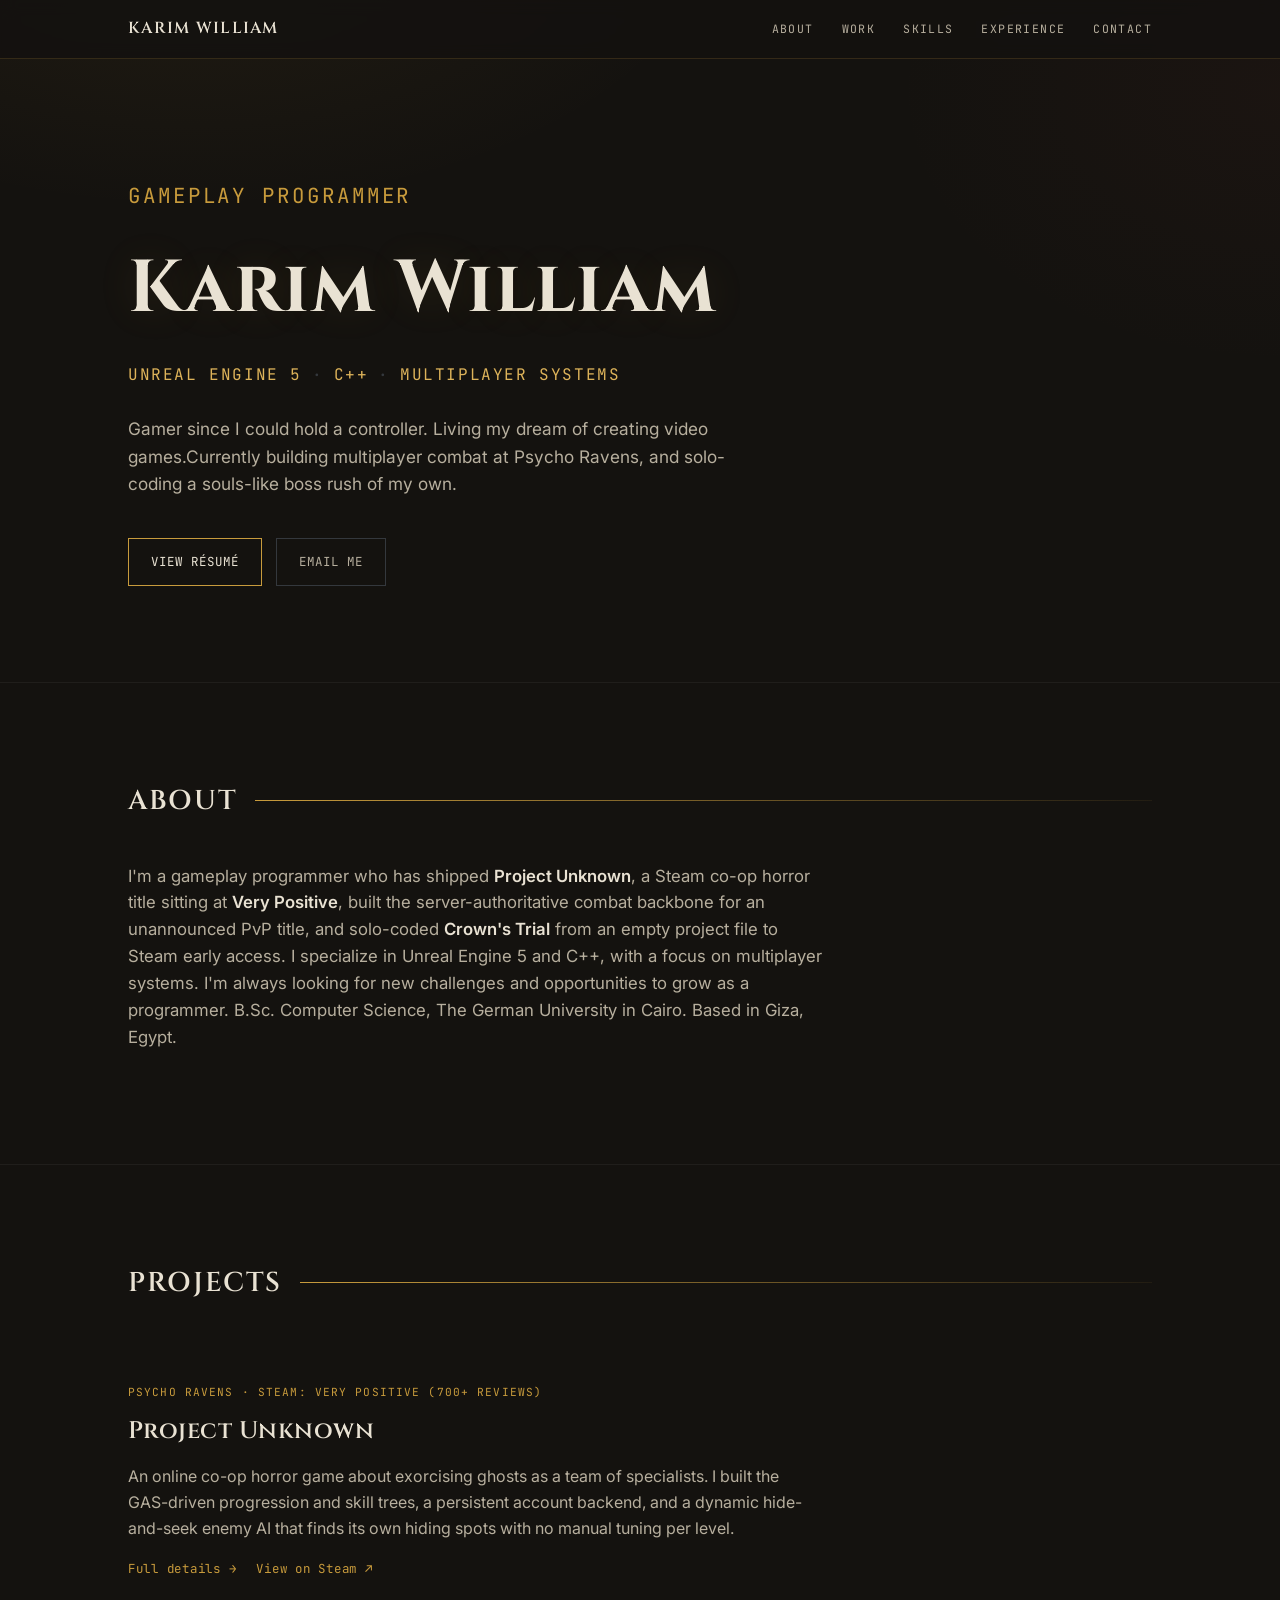
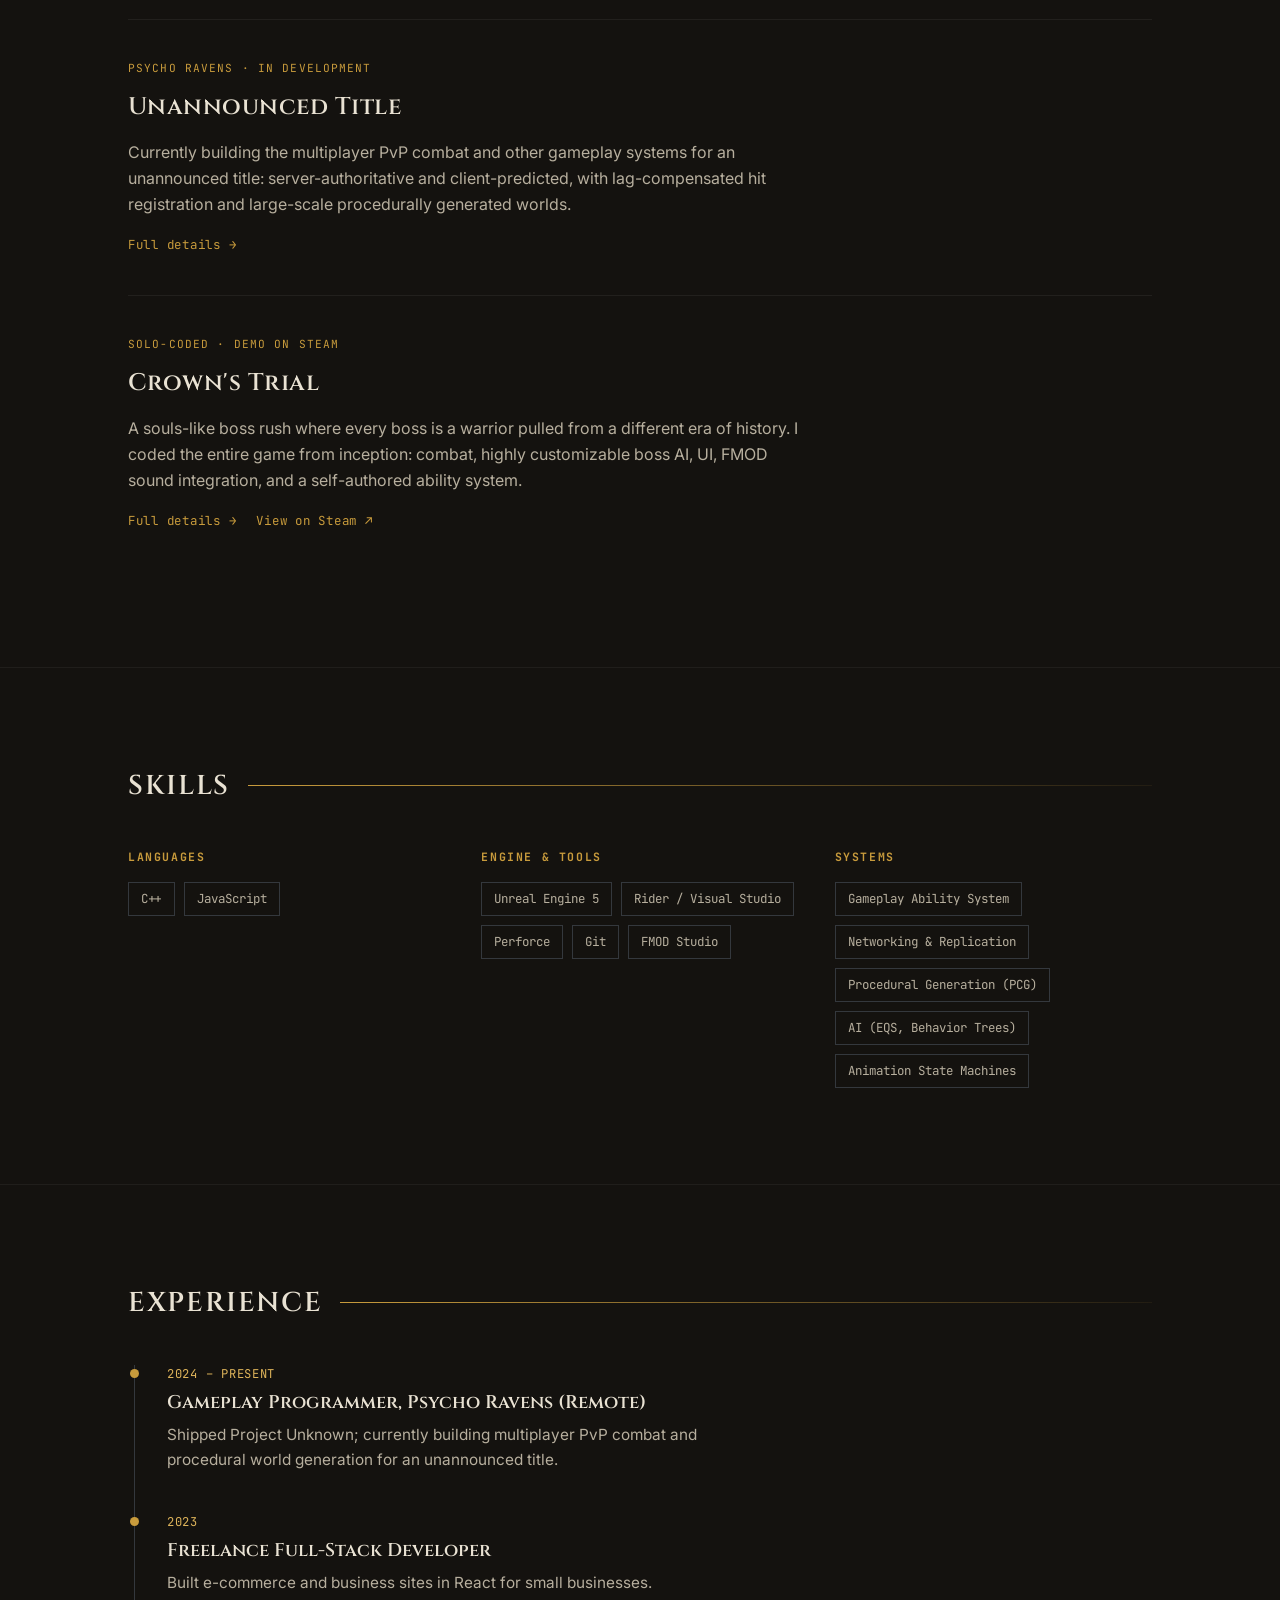
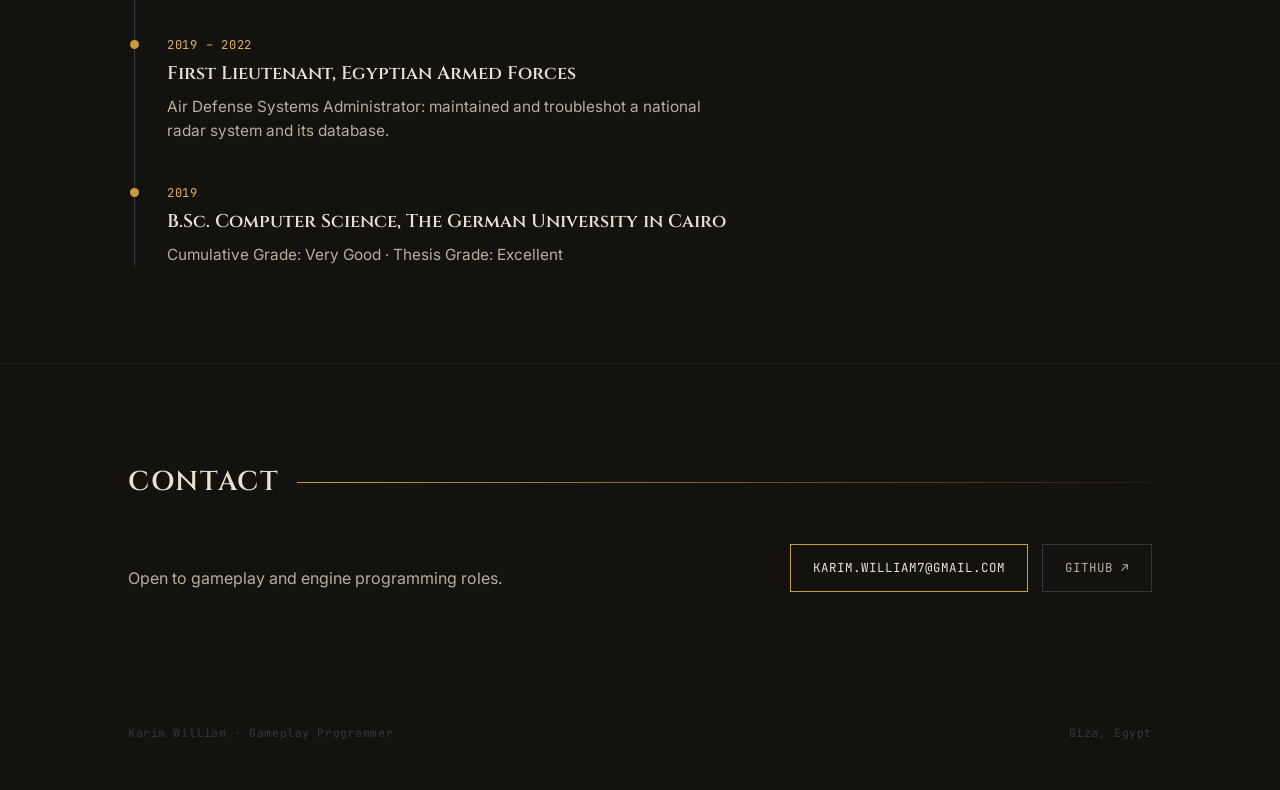
==== commit 28458dad: "more color changes" ====
--- a/index.html
+++ b/index.html
@@ -5,6 +5,8 @@
 <meta name="viewport" content="width=device-width, initial-scale=1.0">
 <title>Karim William · Gameplay Programmer</title>
 <meta name="description" content="Karim William, Gameplay Programmer specializing in Unreal Engine 5 and C++. Multiplayer systems, combat, and AI for shipped and in-development titles.">
+<link rel="icon" type="image/x-icon" href="favicon.ico">
+<link rel="icon" type="image/png" href="favicon.png">
 <link rel="preconnect" href="https://fonts.googleapis.com">
 <link rel="preconnect" href="https://fonts.gstatic.com" crossorigin>
 <link href="https://fonts.googleapis.com/css2?family=Cinzel:wght@500;600;700&family=Inter:wght@400;500;600&family=JetBrains+Mono:wght@400;500&display=swap" rel="stylesheet">
--- a/styles.css
+++ b/styles.css
@@ -3,11 +3,11 @@
   --iron-2:    #1C1914;
   --steel:     #34383D;
   --steel-2:   #262A2E;
-  --parchment: #EFE7DA;
-  --parchment-dim: #8A7968;
-  --gold:      #002626;
-  --gold-bright:#A7CAB1;
-  --oxide:     #6F5E53;
+  --parchment: #E9E2D3;
+  --parchment-dim: #B7AF9E;
+  --gold:      #C89B3C;
+  --gold-bright:#DDB35A;
+  --oxide:     #8A3A32;
 
   --display: 'Cinzel', serif;
   --body: 'Inter', -apple-system, BlinkMacSystemFont, sans-serif;
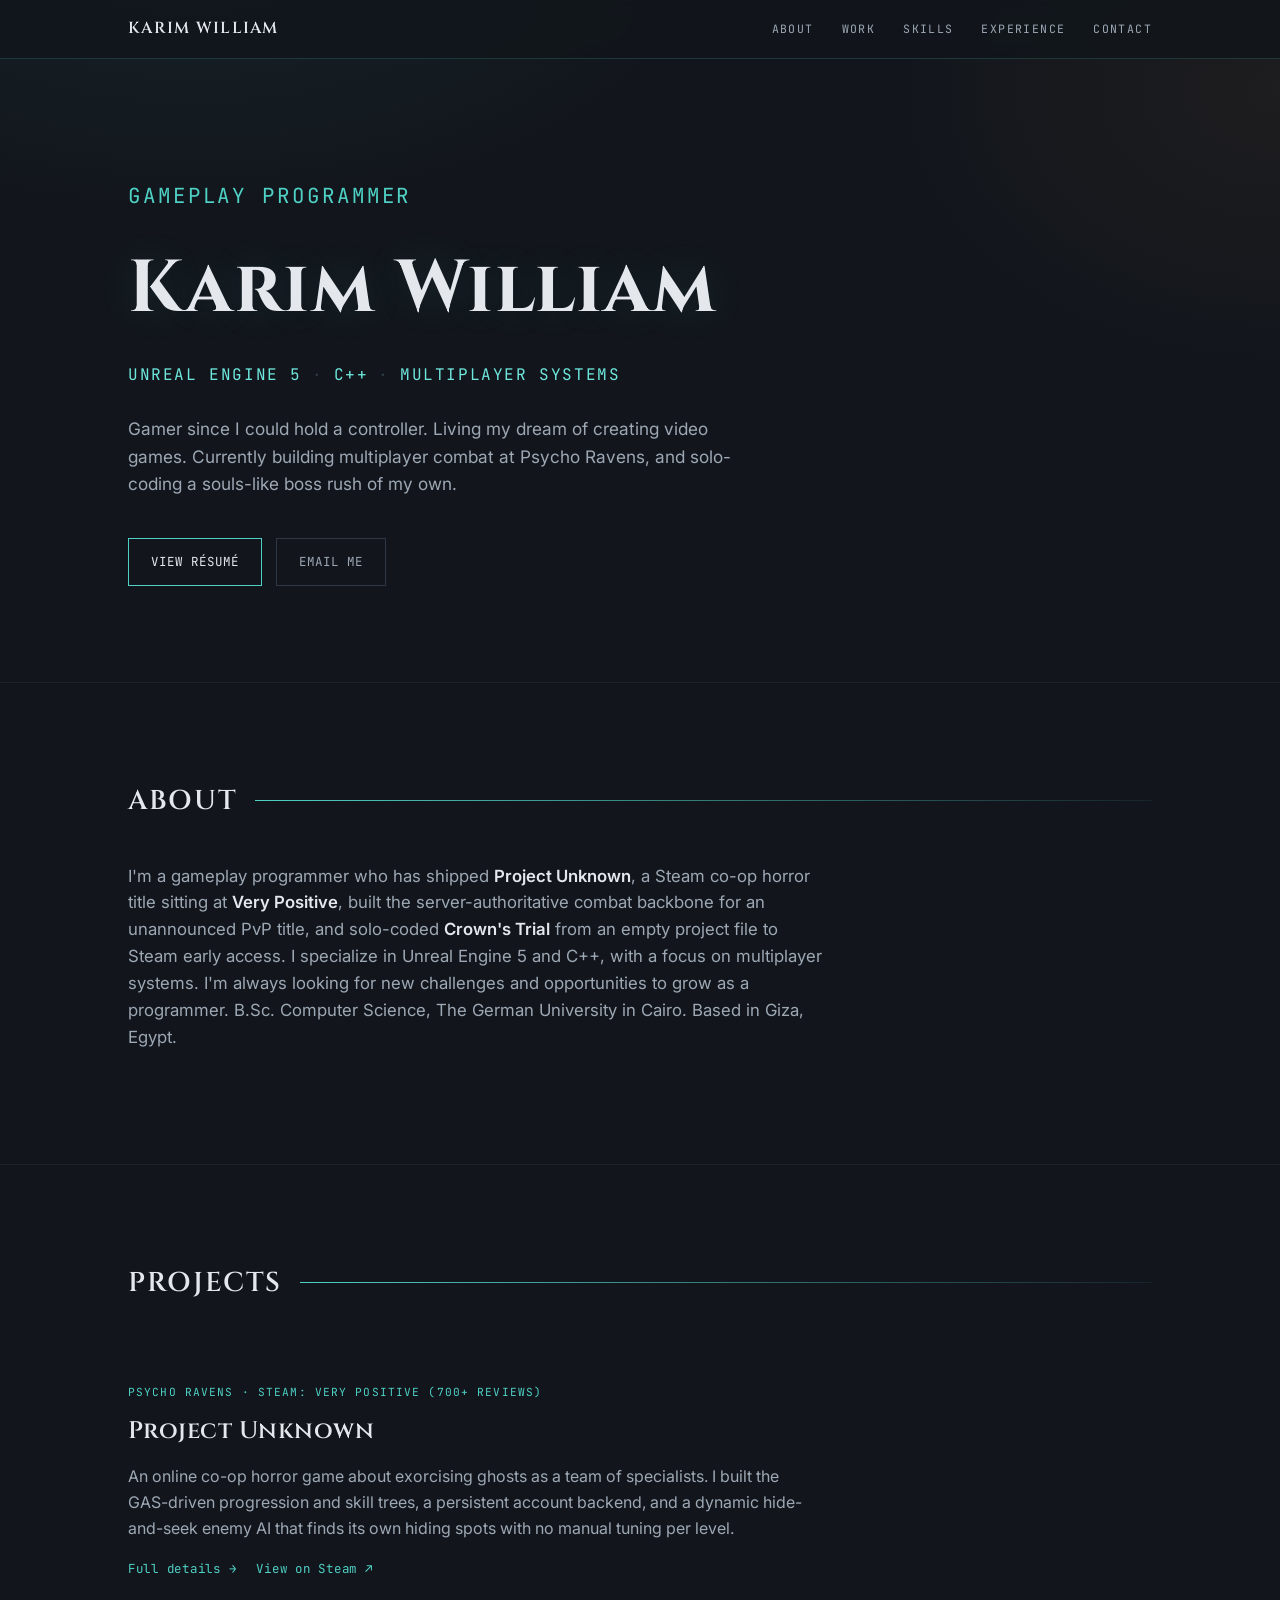
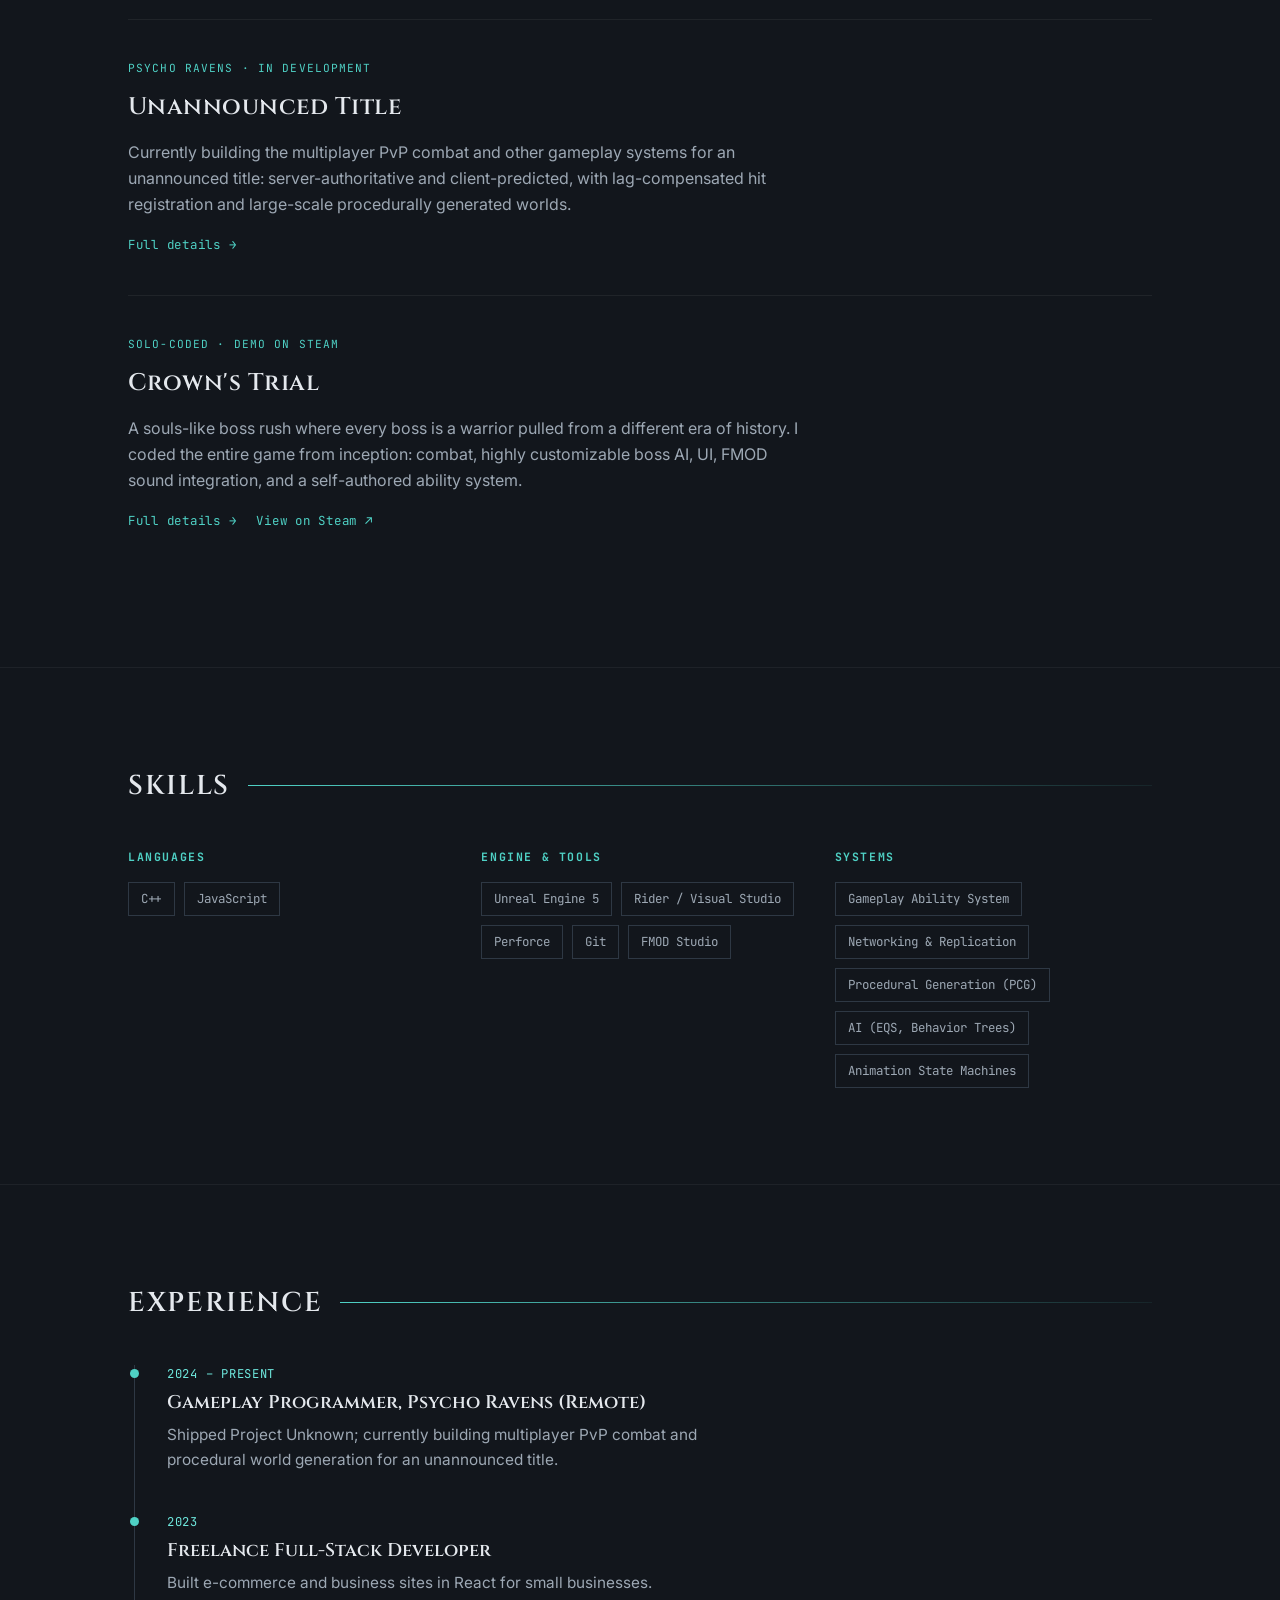
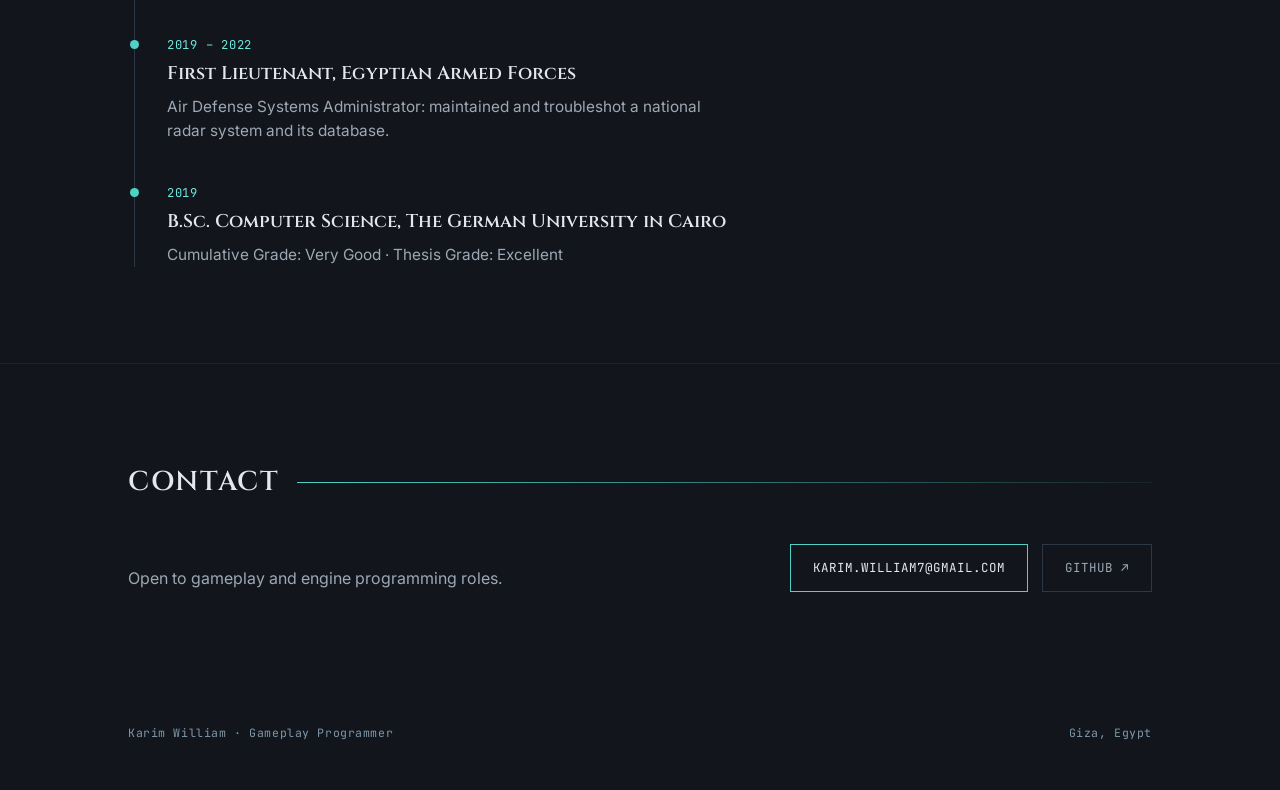
==== commit 34fe5d69: "update typo" ====
--- a/index.html
+++ b/index.html
@@ -35,7 +35,7 @@
       <span class="eyebrow">Gameplay Programmer</span>
       <h1>Karim William</h1>
       <p class="role">UNREAL ENGINE 5<span class="sep">·</span>C++<span class="sep">·</span>MULTIPLAYER SYSTEMS</p>
-      <p class="tagline">Gamer since I could hold a controller. Living my dream of creating video games.Currently building multiplayer combat at Psycho Ravens, and solo-coding a souls-like boss rush of my own.</p>
+      <p class="tagline">Gamer since I could hold a controller. Living my dream of creating video games. Currently building multiplayer combat at Psycho Ravens, and solo-coding a souls-like boss rush of my own.</p>
       <div class="hero-ctas">
         <a class="btn" href="Karim_William_Resume.pdf">View Résumé</a>
         <a class="btn ghost" href="mailto:Karim.William7@gmail.com">Email Me</a>
--- a/styles.css
+++ b/styles.css
@@ -1,13 +1,14 @@
 :root{
-  --iron:      #14120F;
-  --iron-2:    #1C1914;
-  --steel:     #34383D;
-  --steel-2:   #262A2E;
-  --parchment: #E9E2D3;
-  --parchment-dim: #B7AF9E;
-  --gold:      #C89B3C;
-  --gold-bright:#DDB35A;
-  --oxide:     #8A3A32;
+  --iron:      #12161C;
+  --iron-2:    #1A2029;
+  --steel:     #2E3844;
+  --steel-2:   #242B34;
+  --parchment: #E4E8ED;
+  --parchment-dim: #9DA8B4;
+  --gold:      #4FD1C5;
+  --gold-bright:#6EE7DD;
+  --oxide:     #D98B4F;
+  --steel-text:#7E97A8;
 
   --display: 'Cinzel', serif;
   --body: 'Inter', -apple-system, BlinkMacSystemFont, sans-serif;
@@ -46,17 +47,17 @@
 
 body{
   background-image:
-    radial-gradient(ellipse 900px 500px at 15% -10%, rgba(200,155,60,0.08), transparent 60%),
-    radial-gradient(ellipse 700px 500px at 100% 10%, rgba(138,58,50,0.06), transparent 55%);
+    radial-gradient(ellipse 900px 500px at 15% -10%, rgba(79,209,197,0.08), transparent 60%),
+    radial-gradient(ellipse 700px 500px at 100% 10%, rgba(217,139,79,0.06), transparent 55%);
   background-attachment:fixed;
 }
 
 /* ---------- nav ---------- */
 header.site-nav{
   position:sticky; top:0; z-index:50;
-  background:rgba(20,18,15,0.88);
+  background:rgba(18,22,28,0.88);
   backdrop-filter:blur(8px);
-  border-bottom:1px solid rgba(200,155,60,0.18);
+  border-bottom:1px solid rgba(79,209,197,0.18);
 }
 .nav-inner{
   max-width:var(--maxw); margin:0 auto; padding:16px 28px;
@@ -78,7 +79,7 @@
   nav.nav-links{
     position:absolute; top:100%; left:0; right:0;
     background:var(--iron-2); flex-direction:column; gap:0;
-    border-bottom:1px solid rgba(200,155,60,0.18);
+    border-bottom:1px solid rgba(79,209,197,0.18);
     max-height:0; overflow:hidden; transition:max-height 0.25s ease;
   }
   nav.nav-links.open{max-height:320px;}
@@ -107,7 +108,7 @@
 }
 .banner .rule{
   height:1px; flex:1;
-  background:linear-gradient(90deg, var(--gold) 0%, rgba(200,155,60,0.08) 100%);
+  background:linear-gradient(90deg, var(--gold) 0%, rgba(79,209,197,0.08) 100%);
   transform-origin:left; transform:scaleX(0);
   transition:transform 0.9s cubic-bezier(.2,.7,.3,1) 0.15s;
 }
@@ -125,7 +126,7 @@
   letter-spacing:0.02em;
   margin:0 0 14px 0;
   color:var(--parchment);
-  text-shadow:0 0 40px rgba(200,155,60,0.12);
+  text-shadow:0 0 40px rgba(79,209,197,0.12);
 }
 .hero .role{
   font-family:var(--mono); font-size:clamp(0.85rem, 1.6vw, 1rem);
@@ -185,7 +186,7 @@
   font-family:var(--mono); color:var(--parchment-dim);
   background:var(--iron-2);
 }
-.locked-card .glyph{font-family:var(--display); font-size:2.2rem; color:var(--steel); margin-bottom:10px;}
+.locked-card .glyph{font-family:var(--display); font-size:2.2rem; color:var(--steel-text); margin-bottom:10px;}
 
 @media (max-width:760px){
   .project{grid-template-columns:1fr;}
@@ -226,7 +227,7 @@
 
 footer{
   padding:36px 0 48px;
-  font-family:var(--mono); font-size:0.72rem; color:var(--steel);
+  font-family:var(--mono); font-size:0.72rem; color:var(--steel-text);
   letter-spacing:0.05em;
 }
 footer .wrap{display:flex; justify-content:space-between; flex-wrap:wrap; gap:10px;}
@@ -248,7 +249,7 @@
 }
 .game-hero-scrim{
   position:absolute; inset:0;
-  background:linear-gradient(180deg, rgba(20,18,15,0.55) 0%, rgba(20,18,15,0.75) 55%, var(--iron) 100%);
+  background:linear-gradient(180deg, rgba(18,22,28,0.55) 0%, rgba(18,22,28,0.75) 55%, var(--iron) 100%);
 }
 .game-hero-inner{
   position:relative; padding:88px 0 64px;
@@ -272,7 +273,7 @@
 }
 .meta-row{display:flex; flex-wrap:wrap; gap:28px; margin-bottom:34px;}
 .meta-item{font-family:var(--mono); font-size:0.78rem;}
-.meta-item .meta-label{color:var(--steel); display:block; letter-spacing:0.08em; margin-bottom:4px; text-transform:uppercase; font-size:0.68rem;}
+.meta-item .meta-label{color:var(--steel-text); display:block; letter-spacing:0.08em; margin-bottom:4px; text-transform:uppercase; font-size:0.68rem;}
 .meta-item .meta-value{color:var(--parchment);}
 
 .feature-grid{display:grid; grid-template-columns:1fr 1fr; gap:28px 40px;}
@@ -337,7 +338,7 @@
 .play-badge{
   position:absolute; top:50%; left:50%; transform:translate(-50%,-50%);
   width:66px; height:66px; border-radius:50%;
-  border:1px solid var(--gold); background:rgba(20,18,15,0.75);
+  border:1px solid var(--gold); background:rgba(18,22,28,0.75);
   display:flex; align-items:center; justify-content:center;
   color:var(--gold-bright); font-size:1.3rem;
   transition:background 0.2s ease, transform 0.2s ease;
@@ -346,8 +347,7 @@
 .video-caption{
   position:absolute; left:0; right:0; bottom:0;
   padding:10px 16px; font-family:var(--mono); font-size:0.72rem; letter-spacing:0.06em;
-  color:var(--parchment-dim); background:linear-gradient(0deg, rgba(20,18,15,0.9), transparent);
+  color:var(--parchment-dim); background:linear-gradient(0deg, rgba(18,22,28,0.9), transparent);
 }
 
 .contribution-list.lg li{font-size:1.02rem; margin-bottom:20px;}
-
